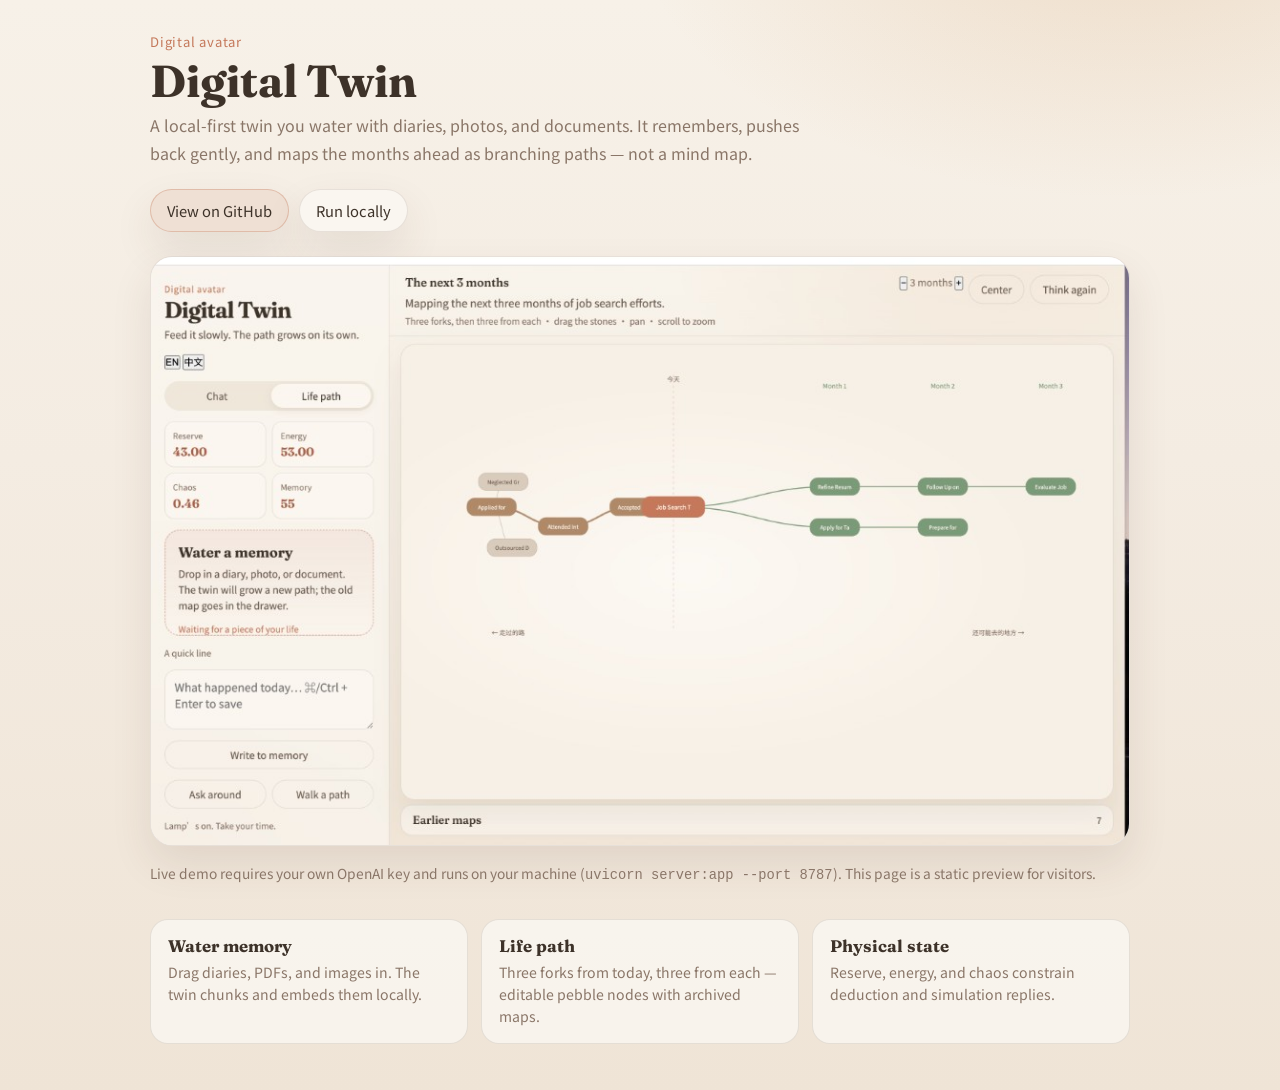
==== docs/index.html @ 1dd0fc58 "Add repo preview with screenshot and GitHub Pages landing. Branching life-path map uses pebble nodes" ====
<!DOCTYPE html>
<html lang="en">
<head>
  <meta charset="utf-8" />
  <meta name="viewport" content="width=device-width, initial-scale=1" />
  <title>Digital Twin — preview</title>
  <meta name="description" content="Digital Twin: water it with diaries and photos, then walk the months ahead." />
  <link rel="preconnect" href="https://fonts.googleapis.com" />
  <link rel="preconnect" href="https://fonts.gstatic.com" crossorigin />
  <link href="https://fonts.googleapis.com/css2?family=Fraunces:opsz,wght@9..144,550;9..144,650&family=Noto+Sans+SC:wght@400;500&display=swap" rel="stylesheet" />
  <style>
    :root {
      --paper: #f4ece2;
      --cream: #faf6f0;
      --ink: #3d3229;
      --muted: #8a7668;
      --terracotta: #c4785a;
      --line: rgba(90, 64, 48, 0.12);
      --shadow: 0 18px 40px rgba(80, 52, 36, 0.1);
    }
    * { box-sizing: border-box; margin: 0; padding: 0; }
    body {
      font-family: "Noto Sans SC", "Songti SC", sans-serif;
      color: var(--ink);
      background:
        radial-gradient(900px 520px at 88% -8%, rgba(212, 165, 116, 0.28), transparent 55%),
        linear-gradient(180deg, #f7f1e8 0%, var(--paper) 42%, #efe4d6 100%);
      min-height: 100vh;
      padding: 2rem 1.25rem 3rem;
    }
    .wrap { max-width: 980px; margin: 0 auto; }
    .kicker {
      color: var(--terracotta);
      letter-spacing: 0.06em;
      font-size: 0.82rem;
      margin-bottom: 0.35rem;
    }
    h1 {
      font-family: Fraunces, "Noto Serif SC", serif;
      font-size: clamp(2rem, 5vw, 2.8rem);
      line-height: 1.05;
      margin-bottom: 0.55rem;
    }
    .lead {
      color: var(--muted);
      line-height: 1.7;
      max-width: 42rem;
      margin-bottom: 1.4rem;
    }
    .actions {
      display: flex;
      flex-wrap: wrap;
      gap: 0.6rem;
      margin-bottom: 1.5rem;
    }
    .btn {
      display: inline-block;
      padding: 0.62rem 1rem;
      border-radius: 999px;
      text-decoration: none;
      font-size: 0.92rem;
      border: 1px solid var(--line);
      background: var(--cream);
      color: var(--ink);
      box-shadow: var(--shadow);
    }
    .btn.primary {
      background: #efe0d4;
      border-color: rgba(196, 120, 90, 0.35);
    }
    .shot {
      border-radius: 22px;
      overflow: hidden;
      border: 1px solid var(--line);
      box-shadow: var(--shadow);
      background: var(--cream);
    }
    .shot img {
      display: block;
      width: 100%;
      height: auto;
    }
    .note {
      margin-top: 1rem;
      font-size: 0.86rem;
      color: var(--muted);
      line-height: 1.6;
    }
    .features {
      margin-top: 2rem;
      display: grid;
      grid-template-columns: repeat(auto-fit, minmax(220px, 1fr));
      gap: 0.85rem;
    }
    .card {
      background: rgba(250, 246, 240, 0.85);
      border: 1px solid var(--line);
      border-radius: 18px;
      padding: 1rem 1.05rem;
    }
    .card h2 {
      font-family: Fraunces, "Noto Serif SC", serif;
      font-size: 1.05rem;
      margin-bottom: 0.35rem;
    }
    .card p {
      color: var(--muted);
      font-size: 0.88rem;
      line-height: 1.55;
    }
  </style>
</head>
<body>
  <main class="wrap">
    <p class="kicker">Digital avatar</p>
    <h1>Digital Twin</h1>
    <p class="lead">
      A local-first twin you water with diaries, photos, and documents.
      It remembers, pushes back gently, and maps the months ahead as branching paths — not a mind map.
    </p>
    <div class="actions">
      <a class="btn primary" href="https://github.com/zhouyyj/digital-twin">View on GitHub</a>
      <a class="btn" href="https://github.com/zhouyyj/digital-twin#setup">Run locally</a>
    </div>
    <figure class="shot">
      <img src="./preview.png" alt="Digital Twin web UI — chat, watering, and life path map" />
    </figure>
    <p class="note">
      Live demo requires your own OpenAI key and runs on your machine (<code>uvicorn server:app --port 8787</code>).
      This page is a static preview for visitors.
    </p>
    <section class="features">
      <article class="card">
        <h2>Water memory</h2>
        <p>Drag diaries, PDFs, and images in. The twin chunks and embeds them locally.</p>
      </article>
      <article class="card">
        <h2>Life path</h2>
        <p>Three forks from today, three from each — editable pebble nodes with archived maps.</p>
      </article>
      <article class="card">
        <h2>Physical state</h2>
        <p>Reserve, energy, and chaos constrain deduction and simulation replies.</p>
      </article>
    </section>
  </main>
</body>
</html>
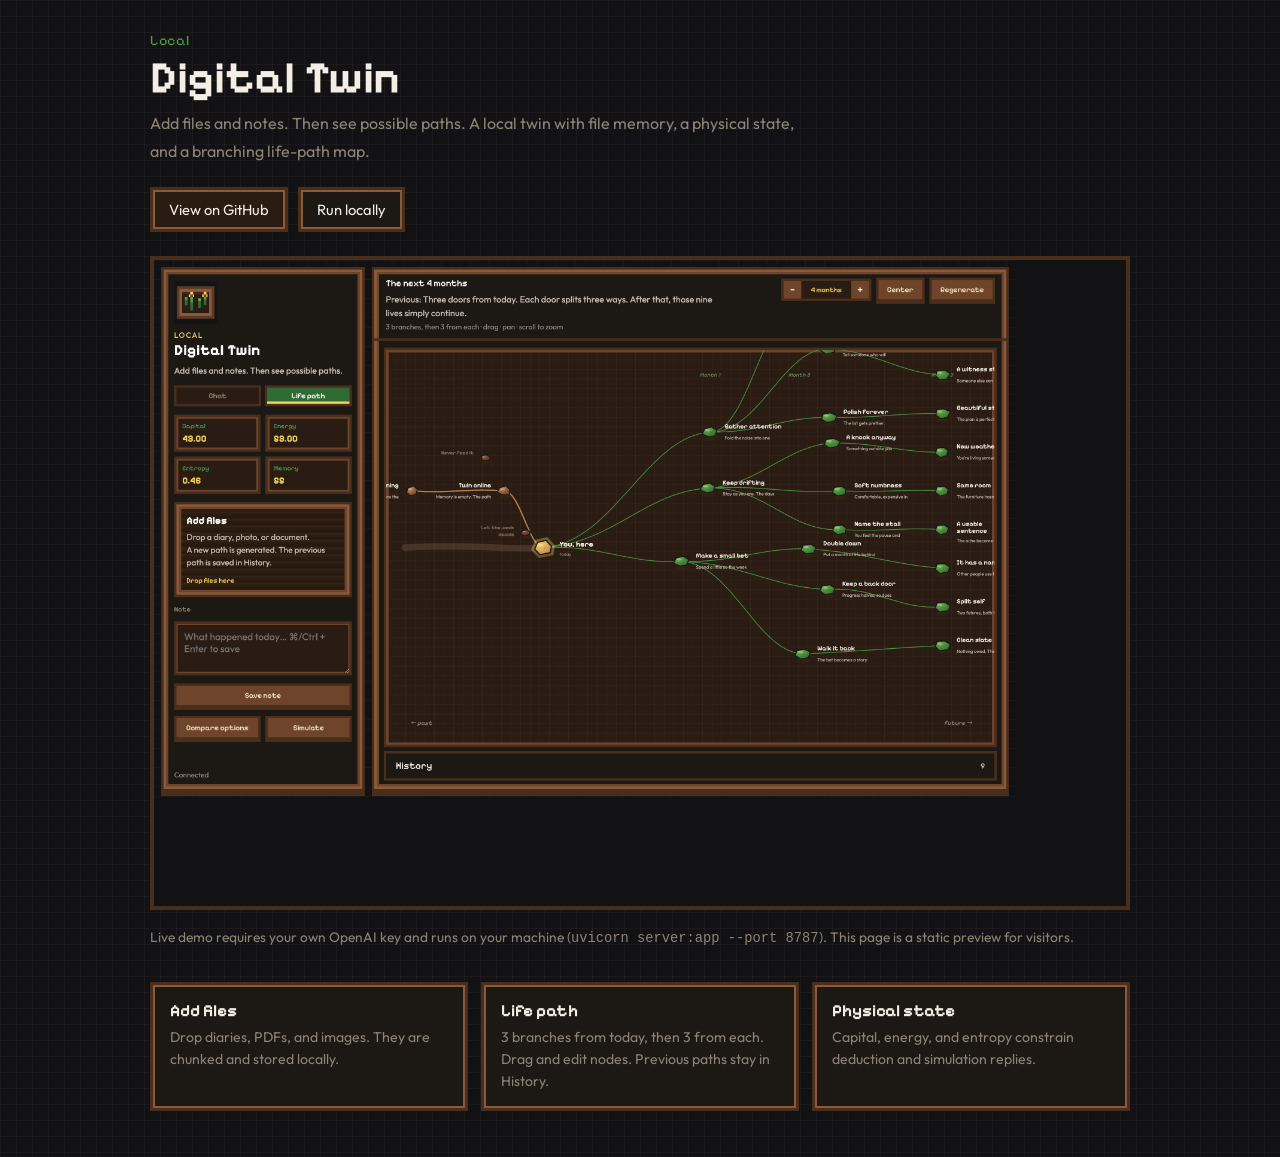
==== commit c50615ee: "Refresh GitHub preview screenshot and matching README/Pages copy." ====
--- a/docs/index.html
+++ b/docs/index.html
@@ -4,39 +4,46 @@
   <meta charset="utf-8" />
   <meta name="viewport" content="width=device-width, initial-scale=1" />
   <title>Digital Twin — preview</title>
-  <meta name="description" content="Digital Twin: water it with diaries and photos, then walk the months ahead." />
+  <meta name="description" content="Digital Twin: add diaries and photos, then see possible months ahead." />
   <link rel="preconnect" href="https://fonts.googleapis.com" />
   <link rel="preconnect" href="https://fonts.gstatic.com" crossorigin />
-  <link href="https://fonts.googleapis.com/css2?family=Fraunces:opsz,wght@9..144,550;9..144,650&family=Noto+Sans+SC:wght@400;500&display=swap" rel="stylesheet" />
+  <link
+    href="https://fonts.googleapis.com/css2?family=Pixelify+Sans:wght@400;500;700&family=Outfit:wght@400;500&display=swap"
+    rel="stylesheet"
+  />
   <style>
     :root {
-      --paper: #f4ece2;
-      --cream: #faf6f0;
-      --ink: #3d3229;
-      --muted: #8a7668;
-      --terracotta: #c4785a;
-      --line: rgba(90, 64, 48, 0.12);
-      --shadow: 0 18px 40px rgba(80, 52, 36, 0.1);
+      --bg: #121214;
+      --panel: #1c1814;
+      --ink: #f4efe6;
+      --muted: #8d8478;
+      --wood: #8b5a3c;
+      --wood-dark: #4a2e1c;
+      --leaf: #4a9c4a;
+      --line: rgba(244, 239, 230, 0.1);
     }
     * { box-sizing: border-box; margin: 0; padding: 0; }
     body {
-      font-family: "Noto Sans SC", "Songti SC", sans-serif;
+      font-family: Outfit, sans-serif;
       color: var(--ink);
-      background:
-        radial-gradient(900px 520px at 88% -8%, rgba(212, 165, 116, 0.28), transparent 55%),
-        linear-gradient(180deg, #f7f1e8 0%, var(--paper) 42%, #efe4d6 100%);
+      background-color: var(--bg);
+      background-image:
+        linear-gradient(rgba(255, 255, 255, 0.035) 1px, transparent 1px),
+        linear-gradient(90deg, rgba(255, 255, 255, 0.035) 1px, transparent 1px);
+      background-size: 16px 16px;
       min-height: 100vh;
       padding: 2rem 1.25rem 3rem;
     }
     .wrap { max-width: 980px; margin: 0 auto; }
     .kicker {
-      color: var(--terracotta);
-      letter-spacing: 0.06em;
-      font-size: 0.82rem;
+      font-family: "Pixelify Sans", monospace;
+      color: var(--leaf);
+      letter-spacing: 0.04em;
+      font-size: 0.9rem;
       margin-bottom: 0.35rem;
     }
     h1 {
-      font-family: Fraunces, "Noto Serif SC", serif;
+      font-family: "Pixelify Sans", monospace;
       font-size: clamp(2rem, 5vw, 2.8rem);
       line-height: 1.05;
       margin-bottom: 0.55rem;
@@ -56,24 +63,21 @@
     .btn {
       display: inline-block;
       padding: 0.62rem 1rem;
-      border-radius: 999px;
       text-decoration: none;
       font-size: 0.92rem;
-      border: 1px solid var(--line);
-      background: var(--cream);
+      border: 3px solid var(--wood-dark);
+      background: var(--panel);
       color: var(--ink);
-      box-shadow: var(--shadow);
+      box-shadow: inset 0 0 0 2px var(--wood);
     }
     .btn.primary {
-      background: #efe0d4;
-      border-color: rgba(196, 120, 90, 0.35);
+      background: #2a1c12;
     }
     .shot {
-      border-radius: 22px;
       overflow: hidden;
-      border: 1px solid var(--line);
-      box-shadow: var(--shadow);
-      background: var(--cream);
+      border: 4px solid var(--wood-dark);
+      box-shadow: inset 0 0 0 4px var(--wood);
+      background: var(--panel);
     }
     .shot img {
       display: block;
@@ -93,13 +97,13 @@
       gap: 0.85rem;
     }
     .card {
-      background: rgba(250, 246, 240, 0.85);
-      border: 1px solid var(--line);
-      border-radius: 18px;
+      background: var(--panel);
+      border: 3px solid var(--wood-dark);
+      box-shadow: inset 0 0 0 2px var(--wood);
       padding: 1rem 1.05rem;
     }
     .card h2 {
-      font-family: Fraunces, "Noto Serif SC", serif;
+      font-family: "Pixelify Sans", monospace;
       font-size: 1.05rem;
       margin-bottom: 0.35rem;
     }
@@ -112,18 +116,18 @@
 </head>
 <body>
   <main class="wrap">
-    <p class="kicker">Digital avatar</p>
+    <p class="kicker">Local</p>
     <h1>Digital Twin</h1>
     <p class="lead">
-      A local-first twin you water with diaries, photos, and documents.
-      It remembers, pushes back gently, and maps the months ahead as branching paths — not a mind map.
+      Add files and notes. Then see possible paths.
+      A local twin with file memory, a physical state, and a branching life-path map.
     </p>
     <div class="actions">
       <a class="btn primary" href="https://github.com/zhouyyj/digital-twin">View on GitHub</a>
       <a class="btn" href="https://github.com/zhouyyj/digital-twin#setup">Run locally</a>
     </div>
     <figure class="shot">
-      <img src="./preview.png" alt="Digital Twin web UI — chat, watering, and life path map" />
+      <img src="./preview.png" alt="Digital Twin web UI — chat and life path" />
     </figure>
     <p class="note">
       Live demo requires your own OpenAI key and runs on your machine (<code>uvicorn server:app --port 8787</code>).
@@ -131,16 +135,16 @@
     </p>
     <section class="features">
       <article class="card">
-        <h2>Water memory</h2>
-        <p>Drag diaries, PDFs, and images in. The twin chunks and embeds them locally.</p>
+        <h2>Add files</h2>
+        <p>Drop diaries, PDFs, and images. They are chunked and stored locally.</p>
       </article>
       <article class="card">
         <h2>Life path</h2>
-        <p>Three forks from today, three from each — editable pebble nodes with archived maps.</p>
+        <p>3 branches from today, then 3 from each. Drag and edit nodes. Previous paths stay in History.</p>
       </article>
       <article class="card">
         <h2>Physical state</h2>
-        <p>Reserve, energy, and chaos constrain deduction and simulation replies.</p>
+        <p>Capital, energy, and entropy constrain deduction and simulation replies.</p>
       </article>
     </section>
   </main>
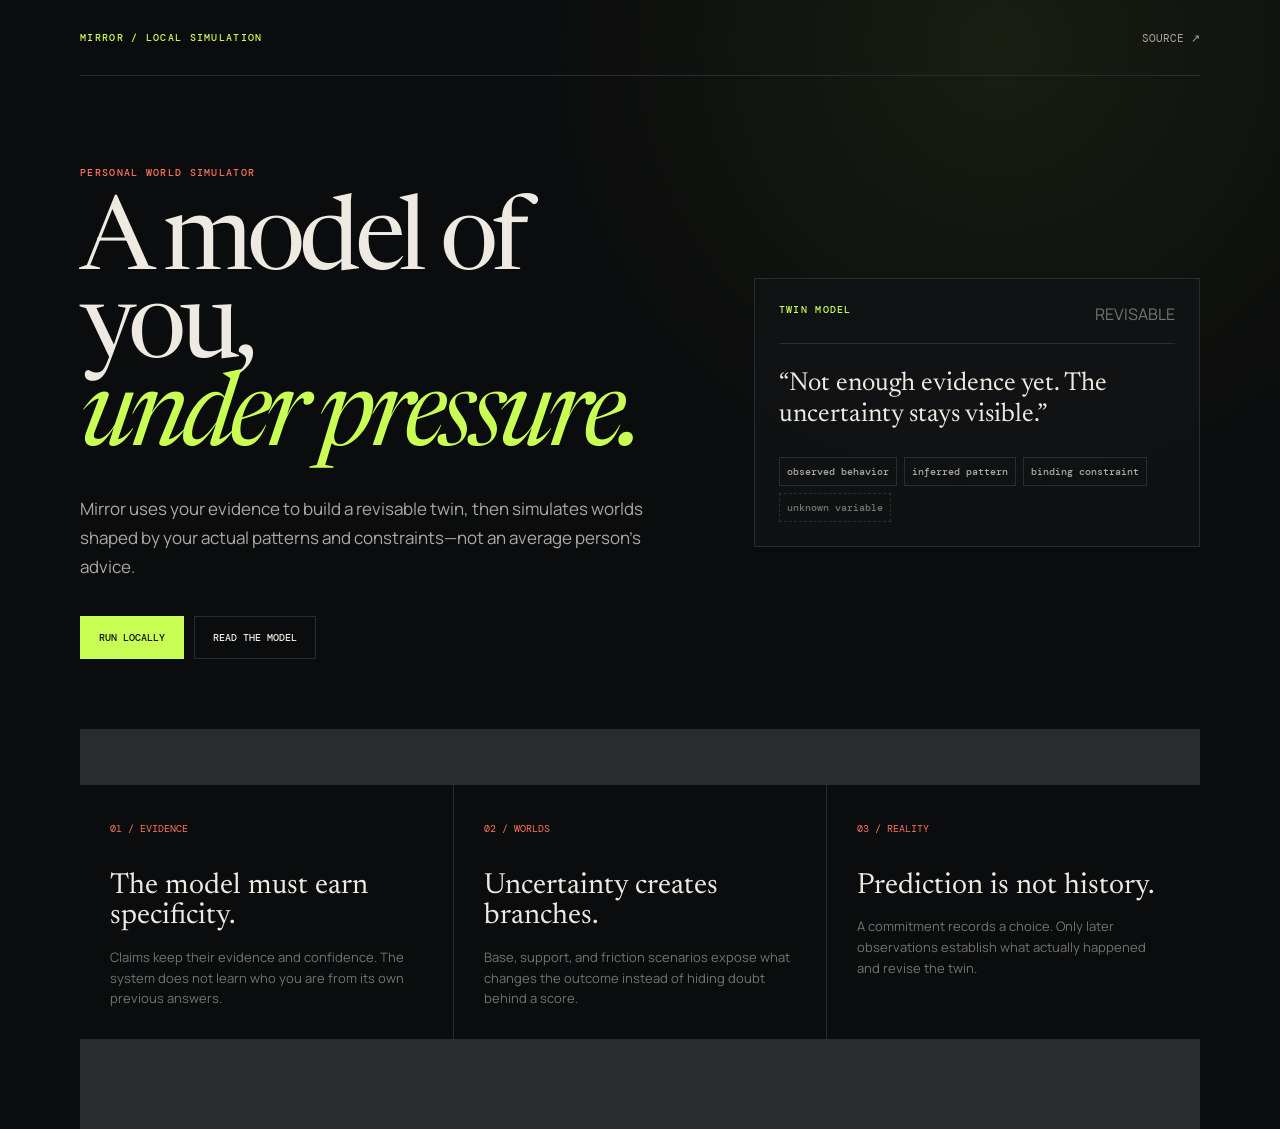
==== commit e1bc0a5e: "Build evidence-bound personal world simulator" ====
--- a/docs/index.html
+++ b/docs/index.html
@@ -3,149 +3,62 @@
 <head>
   <meta charset="utf-8" />
   <meta name="viewport" content="width=device-width, initial-scale=1" />
-  <title>Digital Twin — preview</title>
-  <meta name="description" content="Digital Twin: add diaries and photos, then see possible months ahead." />
+  <title>Mirror — Personal World Simulator</title>
+  <meta name="description" content="A personal world simulator grounded in evidence, uncertainty, and actual choices." />
   <link rel="preconnect" href="https://fonts.googleapis.com" />
   <link rel="preconnect" href="https://fonts.gstatic.com" crossorigin />
-  <link
-    href="https://fonts.googleapis.com/css2?family=Pixelify+Sans:wght@400;500;700&family=Outfit:wght@400;500&display=swap"
-    rel="stylesheet"
-  />
+  <link href="https://fonts.googleapis.com/css2?family=DM+Mono:wght@400;500&family=Manrope:wght@400;500&family=Newsreader:opsz,wght@6..72,400;6..72,500&display=swap" rel="stylesheet" />
   <style>
-    :root {
-      --bg: #121214;
-      --panel: #1c1814;
-      --ink: #f4efe6;
-      --muted: #8d8478;
-      --wood: #8b5a3c;
-      --wood-dark: #4a2e1c;
-      --leaf: #4a9c4a;
-      --line: rgba(244, 239, 230, 0.1);
-    }
-    * { box-sizing: border-box; margin: 0; padding: 0; }
-    body {
-      font-family: Outfit, sans-serif;
-      color: var(--ink);
-      background-color: var(--bg);
-      background-image:
-        linear-gradient(rgba(255, 255, 255, 0.035) 1px, transparent 1px),
-        linear-gradient(90deg, rgba(255, 255, 255, 0.035) 1px, transparent 1px);
-      background-size: 16px 16px;
-      min-height: 100vh;
-      padding: 2rem 1.25rem 3rem;
-    }
-    .wrap { max-width: 980px; margin: 0 auto; }
-    .kicker {
-      font-family: "Pixelify Sans", monospace;
-      color: var(--leaf);
-      letter-spacing: 0.04em;
-      font-size: 0.9rem;
-      margin-bottom: 0.35rem;
-    }
-    h1 {
-      font-family: "Pixelify Sans", monospace;
-      font-size: clamp(2rem, 5vw, 2.8rem);
-      line-height: 1.05;
-      margin-bottom: 0.55rem;
-    }
-    .lead {
-      color: var(--muted);
-      line-height: 1.7;
-      max-width: 42rem;
-      margin-bottom: 1.4rem;
-    }
-    .actions {
-      display: flex;
-      flex-wrap: wrap;
-      gap: 0.6rem;
-      margin-bottom: 1.5rem;
-    }
-    .btn {
-      display: inline-block;
-      padding: 0.62rem 1rem;
-      text-decoration: none;
-      font-size: 0.92rem;
-      border: 3px solid var(--wood-dark);
-      background: var(--panel);
-      color: var(--ink);
-      box-shadow: inset 0 0 0 2px var(--wood);
-    }
-    .btn.primary {
-      background: #2a1c12;
-    }
-    .shot {
-      overflow: hidden;
-      border: 4px solid var(--wood-dark);
-      box-shadow: inset 0 0 0 4px var(--wood);
-      background: var(--panel);
-    }
-    .shot img {
-      display: block;
-      width: 100%;
-      height: auto;
-    }
-    .note {
-      margin-top: 1rem;
-      font-size: 0.86rem;
-      color: var(--muted);
-      line-height: 1.6;
-    }
-    .features {
-      margin-top: 2rem;
-      display: grid;
-      grid-template-columns: repeat(auto-fit, minmax(220px, 1fr));
-      gap: 0.85rem;
-    }
-    .card {
-      background: var(--panel);
-      border: 3px solid var(--wood-dark);
-      box-shadow: inset 0 0 0 2px var(--wood);
-      padding: 1rem 1.05rem;
-    }
-    .card h2 {
-      font-family: "Pixelify Sans", monospace;
-      font-size: 1.05rem;
-      margin-bottom: 0.35rem;
-    }
-    .card p {
-      color: var(--muted);
-      font-size: 0.88rem;
-      line-height: 1.55;
-    }
+    :root { --bg:#0b0c0d; --panel:#111315; --line:#2a2d2f; --ink:#eeeae1; --soft:#aaa9a3; --muted:#737570; --acid:#c9ff54; --coral:#ff735c; }
+    * { box-sizing:border-box; margin:0; padding:0; }
+    body { min-height:100vh; color:var(--ink); background:radial-gradient(circle at 78% 4%,rgba(201,255,84,.07),transparent 30rem),var(--bg); font-family:Manrope,sans-serif; }
+    .wrap { width:min(1120px,calc(100% - 40px)); margin:0 auto; }
+    nav { min-height:76px; display:flex; align-items:center; justify-content:space-between; border-bottom:1px solid var(--line); }
+    .mark,.kicker,.tag { font:500 10px "DM Mono",monospace; letter-spacing:.13em; text-transform:uppercase; }
+    .mark { color:var(--acid); }
+    nav a { color:var(--soft); text-decoration:none; font:400 11px "DM Mono",monospace; }
+    .hero { min-height:620px; padding:90px 0 70px; display:grid; grid-template-columns:1.15fr .85fr; gap:70px; align-items:center; }
+    .kicker { color:var(--coral); margin-bottom:22px; }
+    h1 { max-width:750px; font:400 clamp(58px,8vw,104px)/.86 Newsreader,serif; letter-spacing:-.055em; }
+    h1 em { color:var(--acid); font-weight:400; }
+    .lead { max-width:570px; margin-top:30px; color:var(--soft); font-size:17px; line-height:1.7; }
+    .actions { display:flex; gap:10px; margin-top:34px; }
+    .btn { padding:14px 18px; border:1px solid var(--line); color:var(--ink); text-decoration:none; font:500 10px "DM Mono",monospace; }
+    .btn.primary { border-color:var(--acid); background:var(--acid); color:#111; }
+    .model { border:1px solid var(--line); background:rgba(17,19,21,.8); padding:24px; }
+    .model-head { display:flex; justify-content:space-between; padding-bottom:18px; border-bottom:1px solid var(--line); color:var(--muted); }
+    .model blockquote { margin:25px 0; font:400 26px/1.2 Newsreader,serif; }
+    .signals { display:flex; flex-wrap:wrap; gap:7px; }
+    .tag { color:var(--soft); border:1px solid var(--line); padding:7px; letter-spacing:0; text-transform:none; }
+    .tag.unknown { border-style:dashed; color:var(--muted); }
+    .principles { border-top:1px solid var(--line); padding:55px 0 90px; display:grid; grid-template-columns:repeat(3,1fr); gap:1px; background:var(--line); }
+    .principle { background:var(--bg); padding:30px; min-height:220px; }
+    .principle span { color:var(--coral); font:400 10px "DM Mono",monospace; }
+    .principle h2 { margin-top:35px; font:400 29px/1.05 Newsreader,serif; }
+    .principle p { color:var(--muted); line-height:1.6; margin-top:14px; font-size:13px; }
+    @media(max-width:760px){.hero{grid-template-columns:1fr;padding-top:60px}.principles{grid-template-columns:1fr}h1{font-size:62px}}
   </style>
 </head>
 <body>
+  <nav class="wrap"><span class="mark">MIRROR / LOCAL SIMULATION</span><a href="https://github.com/zhouyyj/digital-twin">SOURCE ↗</a></nav>
   <main class="wrap">
-    <p class="kicker">Local</p>
-    <h1>Digital Twin</h1>
-    <p class="lead">
-      Add files and notes. Then see possible paths.
-      A local twin with file memory, a physical state, and a branching life-path map.
-    </p>
-    <div class="actions">
-      <a class="btn primary" href="https://github.com/zhouyyj/digital-twin">View on GitHub</a>
-      <a class="btn" href="https://github.com/zhouyyj/digital-twin#setup">Run locally</a>
-    </div>
-    <figure class="shot">
-      <img src="./preview.png" alt="Digital Twin web UI — chat and life path" />
-    </figure>
-    <p class="note">
-      Live demo requires your own OpenAI key and runs on your machine (<code>uvicorn server:app --port 8787</code>).
-      This page is a static preview for visitors.
-    </p>
-    <section class="features">
-      <article class="card">
-        <h2>Add files</h2>
-        <p>Drop diaries, PDFs, and images. They are chunked and stored locally.</p>
-      </article>
-      <article class="card">
-        <h2>Life path</h2>
-        <p>3 branches from today, then 3 from each. Drag and edit nodes. Previous paths stay in History.</p>
-      </article>
-      <article class="card">
-        <h2>Physical state</h2>
-        <p>Capital, energy, and entropy constrain deduction and simulation replies.</p>
-      </article>
+    <section class="hero">
+      <div>
+        <p class="kicker">PERSONAL WORLD SIMULATOR</p>
+        <h1>A model of you,<br /><em>under pressure.</em></h1>
+        <p class="lead">Mirror uses your evidence to build a revisable twin, then simulates worlds shaped by your actual patterns and constraints—not an average person’s advice.</p>
+        <div class="actions"><a class="btn primary" href="https://github.com/zhouyyj/digital-twin#run-locally">RUN LOCALLY</a><a class="btn" href="https://github.com/zhouyyj/digital-twin">READ THE MODEL</a></div>
+      </div>
+      <aside class="model">
+        <div class="model-head"><span class="mark">TWIN MODEL</span><span>REVISABLE</span></div>
+        <blockquote>“Not enough evidence yet. The uncertainty stays visible.”</blockquote>
+        <div class="signals"><span class="tag">observed behavior</span><span class="tag">inferred pattern</span><span class="tag">binding constraint</span><span class="tag unknown">unknown variable</span></div>
+      </aside>
+    </section>
+    <section class="principles">
+      <article class="principle"><span>01 / EVIDENCE</span><h2>The model must earn specificity.</h2><p>Claims keep their evidence and confidence. The system does not learn who you are from its own previous answers.</p></article>
+      <article class="principle"><span>02 / WORLDS</span><h2>Uncertainty creates branches.</h2><p>Base, support, and friction scenarios expose what changes the outcome instead of hiding doubt behind a score.</p></article>
+      <article class="principle"><span>03 / REALITY</span><h2>Prediction is not history.</h2><p>A commitment records a choice. Only later observations establish what actually happened and revise the twin.</p></article>
     </section>
   </main>
 </body>
